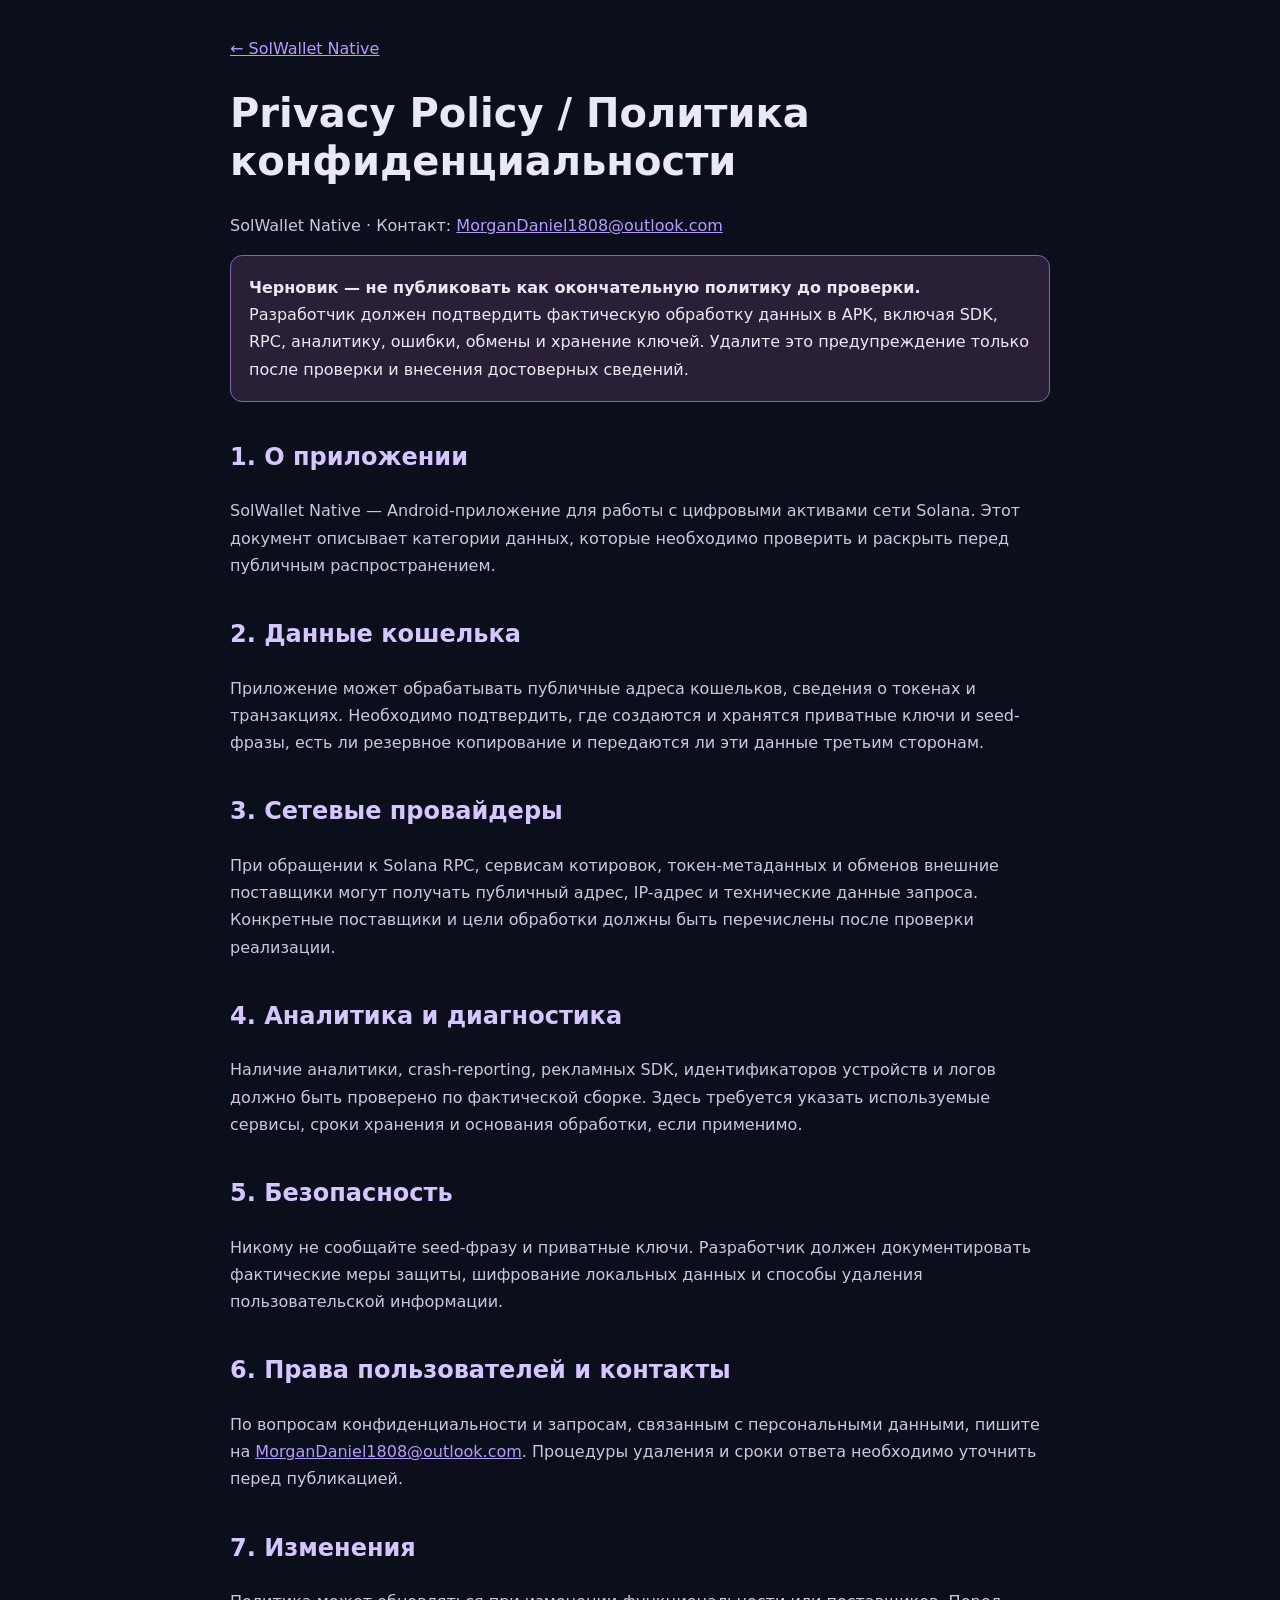
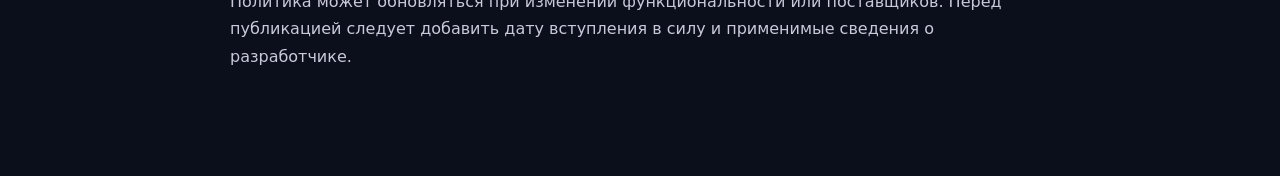
==== privacy.html @ d4a7f211 "Add files via upload" ====
<!doctype html><html lang="ru"><head><meta charset="utf-8"><meta name="viewport" content="width=device-width,initial-scale=1"><title>Privacy Policy — SolWallet Native</title><style>body{background:#0b0e1b;color:#e9e9f5;font:16px/1.7 system-ui,Arial,sans-serif;margin:0}main{max-width:820px;margin:auto;padding:35px 22px 90px}a{color:#b69bff}h1{font-size:40px;line-height:1.2}h2{margin-top:35px;color:#d6c6ff}.notice{background:#292038;border:1px solid #8064ad;padding:18px;border-radius:12px}p,li{color:#c9c9d9}</style></head><body><main><a href="./">← SolWallet Native</a><h1>Privacy Policy / Политика конфиденциальности</h1><p>SolWallet Native · Контакт: <a href="mailto:MorganDaniel1808@outlook.com">MorganDaniel1808@outlook.com</a></p><div class="notice"><strong>Черновик — не публиковать как окончательную политику до проверки.</strong> Разработчик должен подтвердить фактическую обработку данных в APK, включая SDK, RPC, аналитику, ошибки, обмены и хранение ключей. Удалите это предупреждение только после проверки и внесения достоверных сведений.</div><h2>1. О приложении</h2><p>SolWallet Native — Android-приложение для работы с цифровыми активами сети Solana. Этот документ описывает категории данных, которые необходимо проверить и раскрыть перед публичным распространением.</p><h2>2. Данные кошелька</h2><p>Приложение может обрабатывать публичные адреса кошельков, сведения о токенах и транзакциях. Необходимо подтвердить, где создаются и хранятся приватные ключи и seed-фразы, есть ли резервное копирование и передаются ли эти данные третьим сторонам.</p><h2>3. Сетевые провайдеры</h2><p>При обращении к Solana RPC, сервисам котировок, токен-метаданных и обменов внешние поставщики могут получать публичный адрес, IP-адрес и технические данные запроса. Конкретные поставщики и цели обработки должны быть перечислены после проверки реализации.</p><h2>4. Аналитика и диагностика</h2><p>Наличие аналитики, crash-reporting, рекламных SDK, идентификаторов устройств и логов должно быть проверено по фактической сборке. Здесь требуется указать используемые сервисы, сроки хранения и основания обработки, если применимо.</p><h2>5. Безопасность</h2><p>Никому не сообщайте seed-фразу и приватные ключи. Разработчик должен документировать фактические меры защиты, шифрование локальных данных и способы удаления пользовательской информации.</p><h2>6. Права пользователей и контакты</h2><p>По вопросам конфиденциальности и запросам, связанным с персональными данными, пишите на <a href="mailto:MorganDaniel1808@outlook.com">MorganDaniel1808@outlook.com</a>. Процедуры удаления и сроки ответа необходимо уточнить перед публикацией.</p><h2>7. Изменения</h2><p>Политика может обновляться при изменении функциональности или поставщиков. Перед публикацией следует добавить дату вступления в силу и применимые сведения о разработчике.</p></main></body></html>
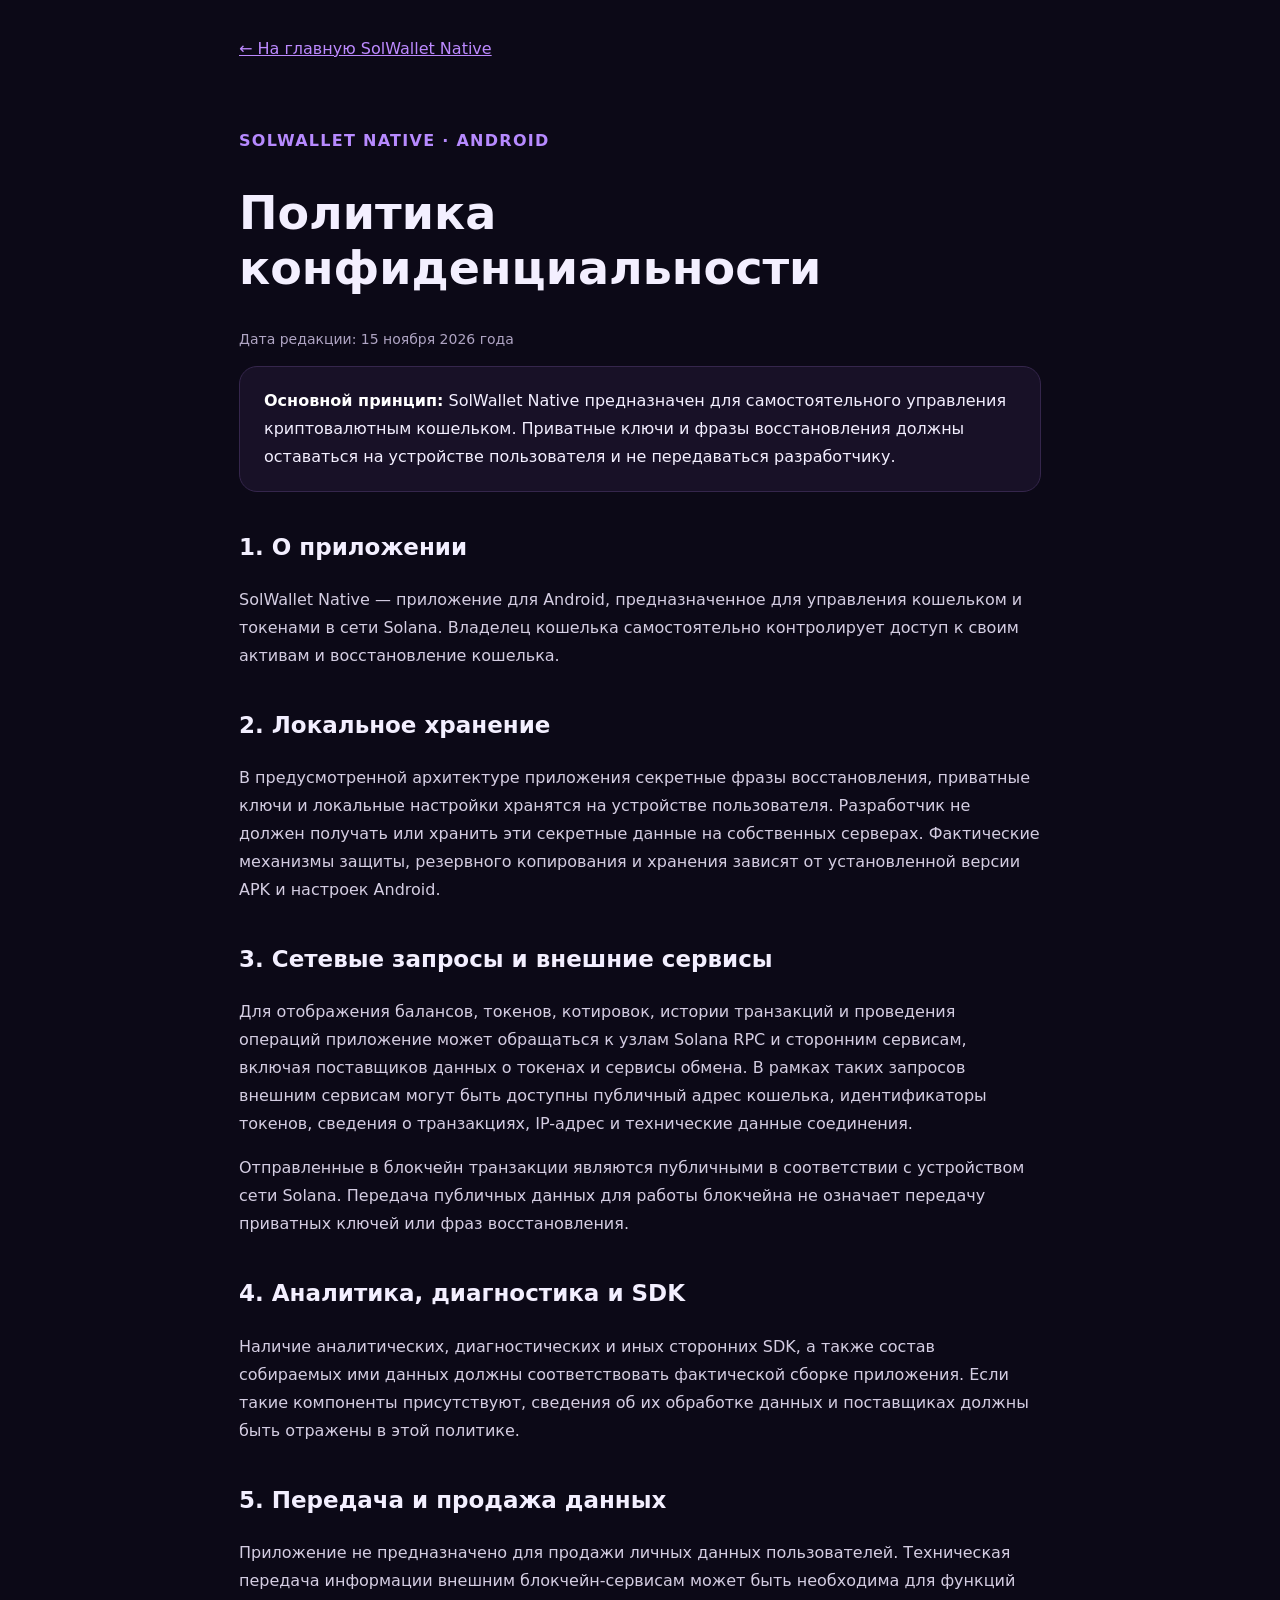
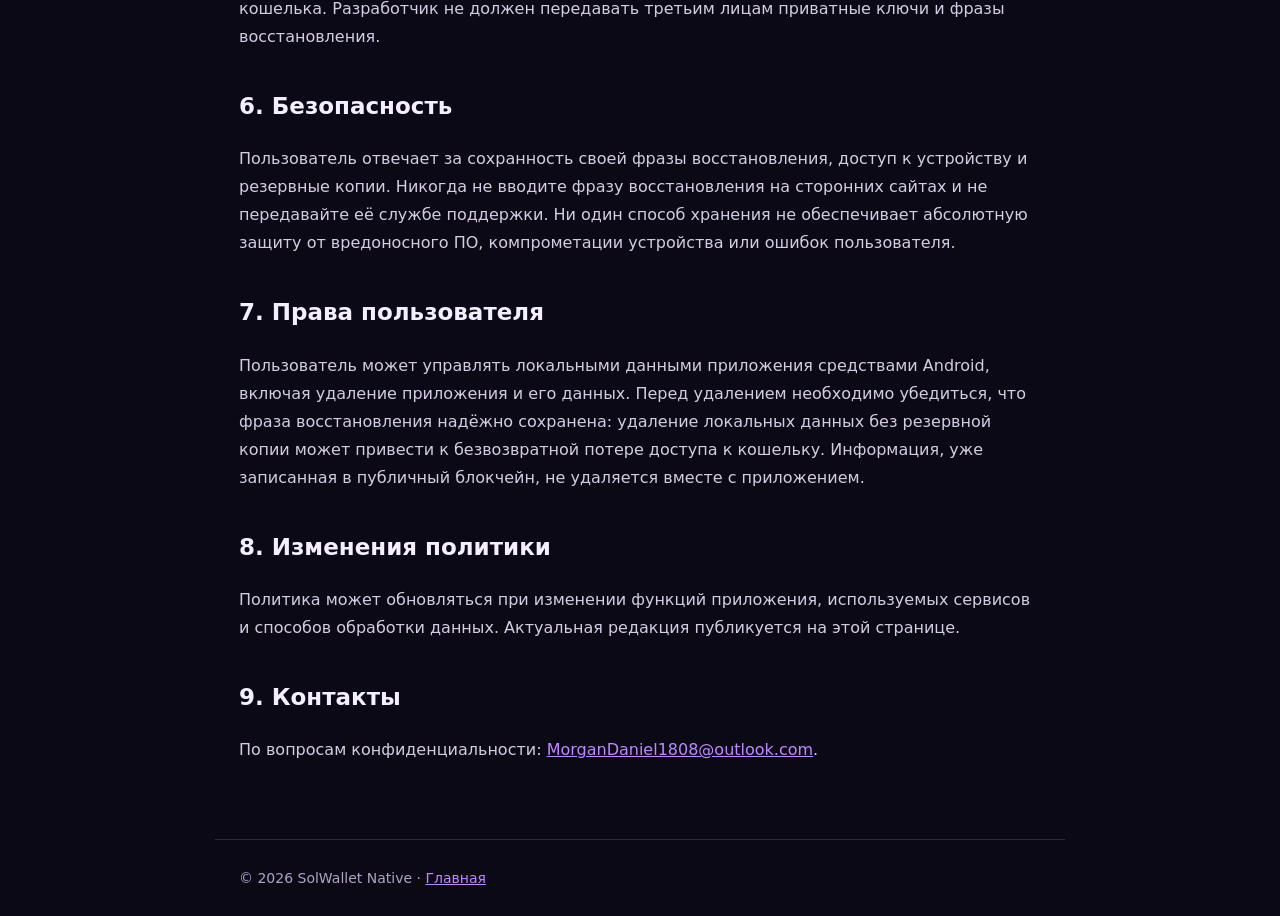
==== commit 77166267: "Add files via upload" ====
--- a/privacy.html
+++ b/privacy.html
@@ -1 +1,39 @@
-<!doctype html><html lang="ru"><head><meta charset="utf-8"><meta name="viewport" content="width=device-width,initial-scale=1"><title>Privacy Policy — SolWallet Native</title><style>body{background:#0b0e1b;color:#e9e9f5;font:16px/1.7 system-ui,Arial,sans-serif;margin:0}main{max-width:820px;margin:auto;padding:35px 22px 90px}a{color:#b69bff}h1{font-size:40px;line-height:1.2}h2{margin-top:35px;color:#d6c6ff}.notice{background:#292038;border:1px solid #8064ad;padding:18px;border-radius:12px}p,li{color:#c9c9d9}</style></head><body><main><a href="./">← SolWallet Native</a><h1>Privacy Policy / Политика конфиденциальности</h1><p>SolWallet Native · Контакт: <a href="mailto:MorganDaniel1808@outlook.com">MorganDaniel1808@outlook.com</a></p><div class="notice"><strong>Черновик — не публиковать как окончательную политику до проверки.</strong> Разработчик должен подтвердить фактическую обработку данных в APK, включая SDK, RPC, аналитику, ошибки, обмены и хранение ключей. Удалите это предупреждение только после проверки и внесения достоверных сведений.</div><h2>1. О приложении</h2><p>SolWallet Native — Android-приложение для работы с цифровыми активами сети Solana. Этот документ описывает категории данных, которые необходимо проверить и раскрыть перед публичным распространением.</p><h2>2. Данные кошелька</h2><p>Приложение может обрабатывать публичные адреса кошельков, сведения о токенах и транзакциях. Необходимо подтвердить, где создаются и хранятся приватные ключи и seed-фразы, есть ли резервное копирование и передаются ли эти данные третьим сторонам.</p><h2>3. Сетевые провайдеры</h2><p>При обращении к Solana RPC, сервисам котировок, токен-метаданных и обменов внешние поставщики могут получать публичный адрес, IP-адрес и технические данные запроса. Конкретные поставщики и цели обработки должны быть перечислены после проверки реализации.</p><h2>4. Аналитика и диагностика</h2><p>Наличие аналитики, crash-reporting, рекламных SDK, идентификаторов устройств и логов должно быть проверено по фактической сборке. Здесь требуется указать используемые сервисы, сроки хранения и основания обработки, если применимо.</p><h2>5. Безопасность</h2><p>Никому не сообщайте seed-фразу и приватные ключи. Разработчик должен документировать фактические меры защиты, шифрование локальных данных и способы удаления пользовательской информации.</p><h2>6. Права пользователей и контакты</h2><p>По вопросам конфиденциальности и запросам, связанным с персональными данными, пишите на <a href="mailto:MorganDaniel1808@outlook.com">MorganDaniel1808@outlook.com</a>. Процедуры удаления и сроки ответа необходимо уточнить перед публикацией.</p><h2>7. Изменения</h2><p>Политика может обновляться при изменении функциональности или поставщиков. Перед публикацией следует добавить дату вступления в силу и применимые сведения о разработчике.</p></main></body></html>
+<!doctype html>
+<html lang="ru">
+<head>
+<meta charset="utf-8"><meta name="viewport" content="width=device-width,initial-scale=1">
+<title>Политика конфиденциальности — SolWallet Native</title>
+<meta name="description" content="Политика конфиденциальности приложения SolWallet Native для Android.">
+<style>
+:root{color-scheme:dark;font-family:Inter,system-ui,-apple-system,Segoe UI,Arial,sans-serif}*{box-sizing:border-box}body{margin:0;background:#0c0917;color:#f3efff;line-height:1.75}header,main,footer{max-width:850px;margin:auto;padding:24px}header{padding-top:35px}a{color:#bd8aff}h1{font-size:clamp(30px,5vw,46px);line-height:1.2}h2{margin-top:35px;font-size:23px}p,li{color:#d4cde2}.eyebrow{color:#b78aff;font-weight:700;letter-spacing:.08em}.panel{background:#181127;border:1px solid #35264c;border-radius:18px;padding:20px 24px}.small{font-size:14px;color:#afa4c3}footer{border-top:1px solid #30263d;margin-top:35px}strong{color:#fff}
+</style>
+</head>
+<body>
+<header><a href="./index.html">← На главную SolWallet Native</a></header>
+<main>
+<p class="eyebrow">SOLWALLET NATIVE · ANDROID</p>
+<h1>Политика конфиденциальности</h1>
+<p class="small">Дата редакции: 15 ноября 2026 года</p>
+<div class="panel"><strong>Основной принцип:</strong> SolWallet Native предназначен для самостоятельного управления криптовалютным кошельком. Приватные ключи и фразы восстановления должны оставаться на устройстве пользователя и не передаваться разработчику.</div>
+<h2>1. О приложении</h2>
+<p>SolWallet Native — приложение для Android, предназначенное для управления кошельком и токенами в сети Solana. Владелец кошелька самостоятельно контролирует доступ к своим активам и восстановление кошелька.</p>
+<h2>2. Локальное хранение</h2>
+<p>В предусмотренной архитектуре приложения секретные фразы восстановления, приватные ключи и локальные настройки хранятся на устройстве пользователя. Разработчик не должен получать или хранить эти секретные данные на собственных серверах. Фактические механизмы защиты, резервного копирования и хранения зависят от установленной версии APK и настроек Android.</p>
+<h2>3. Сетевые запросы и внешние сервисы</h2>
+<p>Для отображения балансов, токенов, котировок, истории транзакций и проведения операций приложение может обращаться к узлам Solana RPC и сторонним сервисам, включая поставщиков данных о токенах и сервисы обмена. В рамках таких запросов внешним сервисам могут быть доступны публичный адрес кошелька, идентификаторы токенов, сведения о транзакциях, IP-адрес и технические данные соединения.</p>
+<p>Отправленные в блокчейн транзакции являются публичными в соответствии с устройством сети Solana. Передача публичных данных для работы блокчейна не означает передачу приватных ключей или фраз восстановления.</p>
+<h2>4. Аналитика, диагностика и SDK</h2>
+<p>Наличие аналитических, диагностических и иных сторонних SDK, а также состав собираемых ими данных должны соответствовать фактической сборке приложения. Если такие компоненты присутствуют, сведения об их обработке данных и поставщиках должны быть отражены в этой политике.</p>
+<h2>5. Передача и продажа данных</h2>
+<p>Приложение не предназначено для продажи личных данных пользователей. Техническая передача информации внешним блокчейн-сервисам может быть необходима для функций кошелька. Разработчик не должен передавать третьим лицам приватные ключи и фразы восстановления.</p>
+<h2>6. Безопасность</h2>
+<p>Пользователь отвечает за сохранность своей фразы восстановления, доступ к устройству и резервные копии. Никогда не вводите фразу восстановления на сторонних сайтах и не передавайте её службе поддержки. Ни один способ хранения не обеспечивает абсолютную защиту от вредоносного ПО, компрометации устройства или ошибок пользователя.</p>
+<h2>7. Права пользователя</h2>
+<p>Пользователь может управлять локальными данными приложения средствами Android, включая удаление приложения и его данных. Перед удалением необходимо убедиться, что фраза восстановления надёжно сохранена: удаление локальных данных без резервной копии может привести к безвозвратной потере доступа к кошельку. Информация, уже записанная в публичный блокчейн, не удаляется вместе с приложением.</p>
+<h2>8. Изменения политики</h2>
+<p>Политика может обновляться при изменении функций приложения, используемых сервисов и способов обработки данных. Актуальная редакция публикуется на этой странице.</p>
+<h2>9. Контакты</h2>
+<p>По вопросам конфиденциальности: <a href="mailto:MorganDaniel1808@outlook.com">MorganDaniel1808@outlook.com</a>.</p>
+</main>
+<footer><span class="small">© 2026 SolWallet Native · <a href="./index.html">Главная</a></span></footer>
+</body></html>
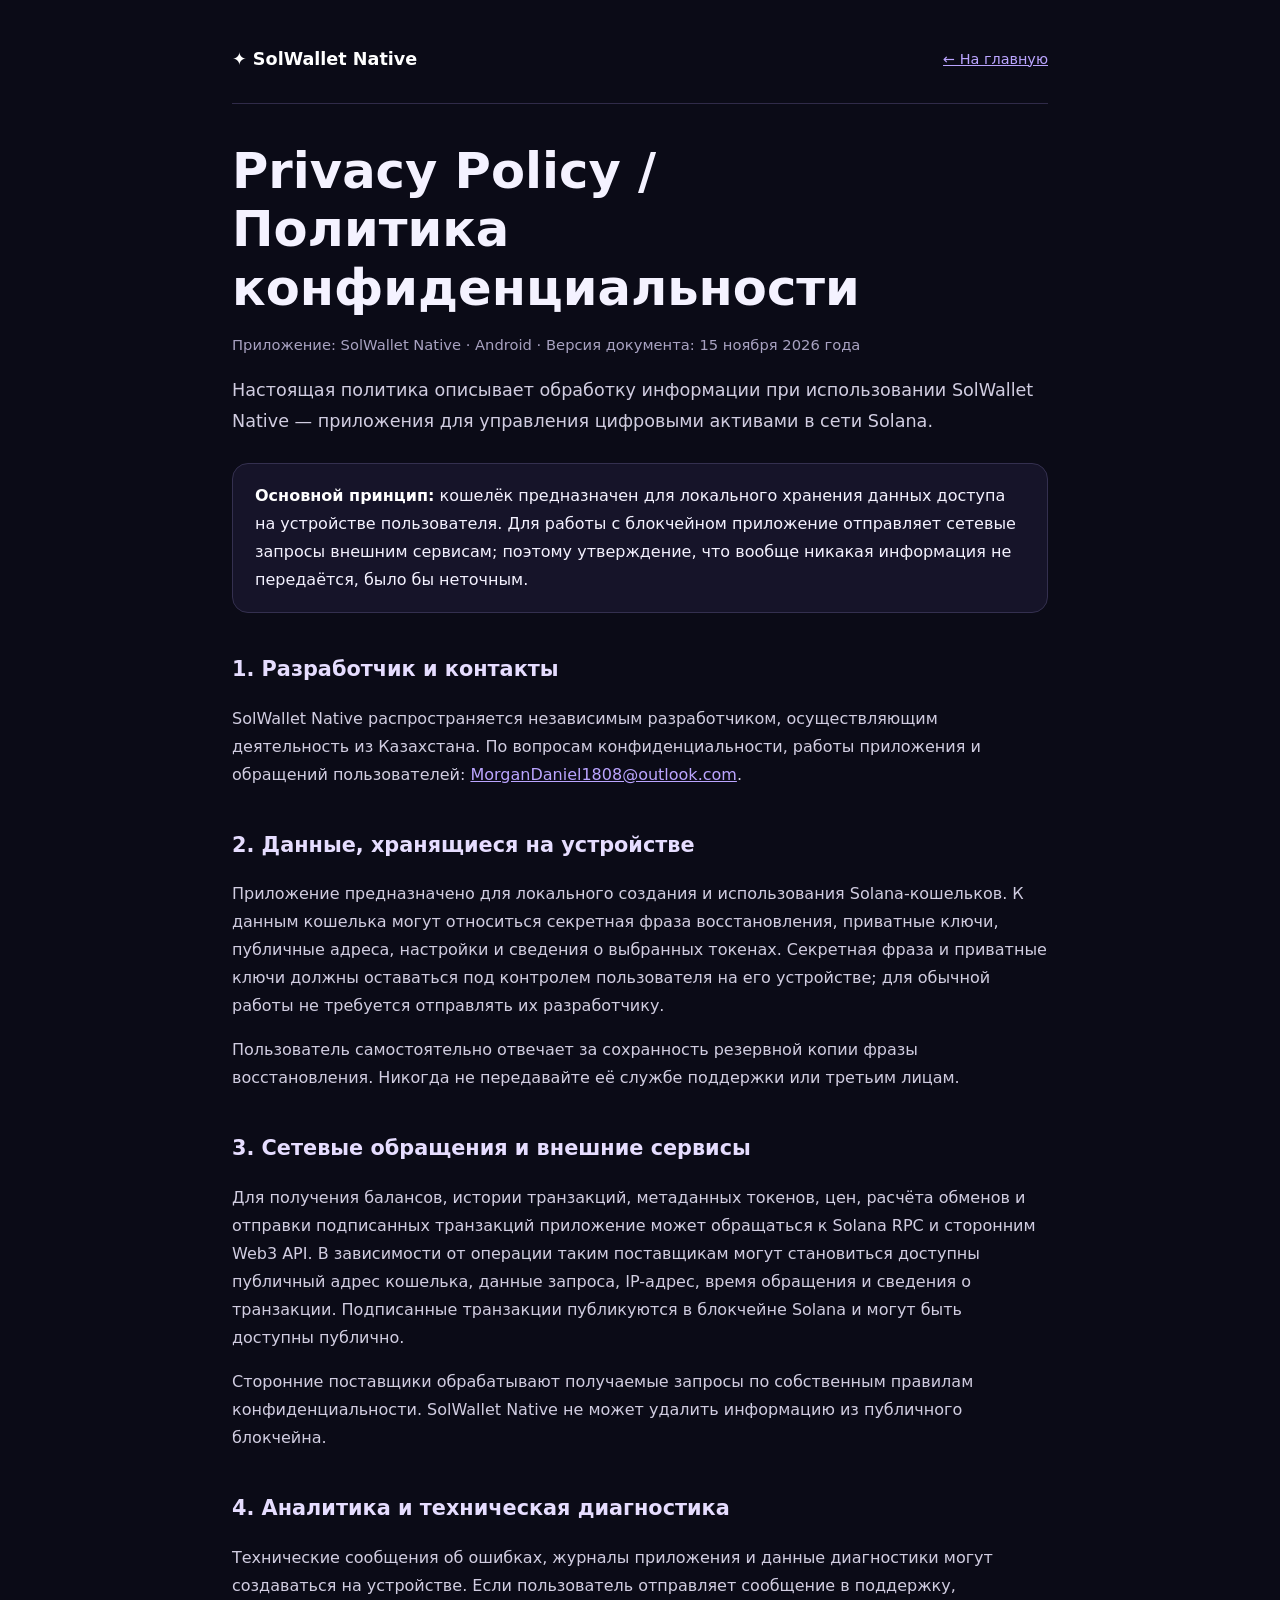
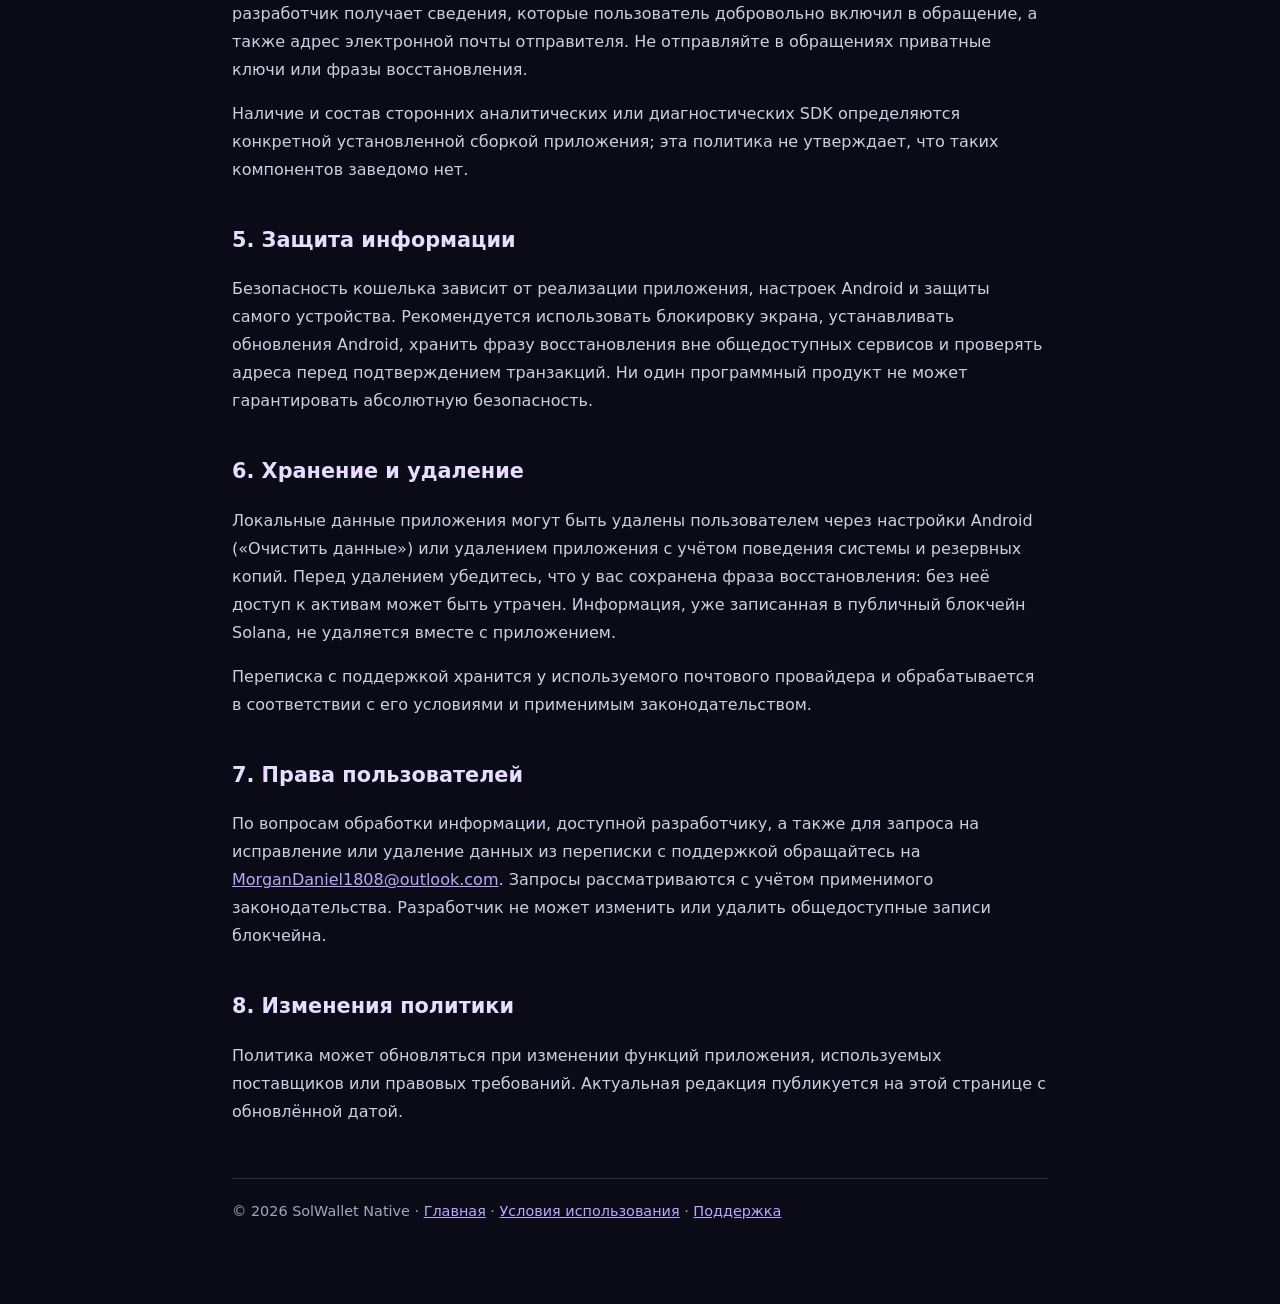
==== commit 5aa4feb8: "Update privacy.html" ====
--- a/privacy.html
+++ b/privacy.html
@@ -1,39 +1,40 @@
 <!doctype html>
 <html lang="ru">
 <head>
-<meta charset="utf-8"><meta name="viewport" content="width=device-width,initial-scale=1">
-<title>Политика конфиденциальности — SolWallet Native</title>
-<meta name="description" content="Политика конфиденциальности приложения SolWallet Native для Android.">
+<meta charset="utf-8">
+<meta name="viewport" content="width=device-width,initial-scale=1">
+<meta name="description" content="Политика конфиденциальности SolWallet Native для Android.">
+<title>Privacy Policy / Политика конфиденциальности — SolWallet Native</title>
 <style>
-:root{color-scheme:dark;font-family:Inter,system-ui,-apple-system,Segoe UI,Arial,sans-serif}*{box-sizing:border-box}body{margin:0;background:#0c0917;color:#f3efff;line-height:1.75}header,main,footer{max-width:850px;margin:auto;padding:24px}header{padding-top:35px}a{color:#bd8aff}h1{font-size:clamp(30px,5vw,46px);line-height:1.2}h2{margin-top:35px;font-size:23px}p,li{color:#d4cde2}.eyebrow{color:#b78aff;font-weight:700;letter-spacing:.08em}.panel{background:#181127;border:1px solid #35264c;border-radius:18px;padding:20px 24px}.small{font-size:14px;color:#afa4c3}footer{border-top:1px solid #30263d;margin-top:35px}strong{color:#fff}
+:root{color-scheme:dark;font-family:Inter,system-ui,-apple-system,Segoe UI,Arial,sans-serif;background:#0b0b17;color:#f4f2ff}*{box-sizing:border-box}body{margin:0;line-height:1.75}a{color:#bba5ff}a:hover{color:#e3d9ff}.wrap{max-width:860px;margin:auto;padding:28px 22px 80px}.nav{display:flex;justify-content:space-between;align-items:center;gap:18px;padding:16px 0 28px;border-bottom:1px solid #302b49}.brand{font-weight:800;font-size:1.1rem;color:white;text-decoration:none}.back{font-size:.9rem}h1{font-size:clamp(2rem,5vw,3.1rem);line-height:1.18;margin:38px 0 12px}h2{font-size:1.3rem;margin-top:38px;color:#e6ddff}p,li{color:#d1cde1}.lead{font-size:1.1rem}.meta{color:#a8a2c1;font-size:.92rem}.panel{background:#161429;border:1px solid #34304f;border-radius:16px;padding:18px 22px;margin:26px 0}strong{color:#fff}footer{border-top:1px solid #302b49;margin-top:52px;padding-top:20px;color:#a8a2c1;font-size:.9rem}ul{padding-left:22px}
 </style>
 </head>
-<body>
-<header><a href="./index.html">← На главную SolWallet Native</a></header>
-<main>
-<p class="eyebrow">SOLWALLET NATIVE · ANDROID</p>
-<h1>Политика конфиденциальности</h1>
-<p class="small">Дата редакции: 15 ноября 2026 года</p>
-<div class="panel"><strong>Основной принцип:</strong> SolWallet Native предназначен для самостоятельного управления криптовалютным кошельком. Приватные ключи и фразы восстановления должны оставаться на устройстве пользователя и не передаваться разработчику.</div>
-<h2>1. О приложении</h2>
-<p>SolWallet Native — приложение для Android, предназначенное для управления кошельком и токенами в сети Solana. Владелец кошелька самостоятельно контролирует доступ к своим активам и восстановление кошелька.</p>
-<h2>2. Локальное хранение</h2>
-<p>В предусмотренной архитектуре приложения секретные фразы восстановления, приватные ключи и локальные настройки хранятся на устройстве пользователя. Разработчик не должен получать или хранить эти секретные данные на собственных серверах. Фактические механизмы защиты, резервного копирования и хранения зависят от установленной версии APK и настроек Android.</p>
-<h2>3. Сетевые запросы и внешние сервисы</h2>
-<p>Для отображения балансов, токенов, котировок, истории транзакций и проведения операций приложение может обращаться к узлам Solana RPC и сторонним сервисам, включая поставщиков данных о токенах и сервисы обмена. В рамках таких запросов внешним сервисам могут быть доступны публичный адрес кошелька, идентификаторы токенов, сведения о транзакциях, IP-адрес и технические данные соединения.</p>
-<p>Отправленные в блокчейн транзакции являются публичными в соответствии с устройством сети Solana. Передача публичных данных для работы блокчейна не означает передачу приватных ключей или фраз восстановления.</p>
-<h2>4. Аналитика, диагностика и SDK</h2>
-<p>Наличие аналитических, диагностических и иных сторонних SDK, а также состав собираемых ими данных должны соответствовать фактической сборке приложения. Если такие компоненты присутствуют, сведения об их обработке данных и поставщиках должны быть отражены в этой политике.</p>
-<h2>5. Передача и продажа данных</h2>
-<p>Приложение не предназначено для продажи личных данных пользователей. Техническая передача информации внешним блокчейн-сервисам может быть необходима для функций кошелька. Разработчик не должен передавать третьим лицам приватные ключи и фразы восстановления.</p>
-<h2>6. Безопасность</h2>
-<p>Пользователь отвечает за сохранность своей фразы восстановления, доступ к устройству и резервные копии. Никогда не вводите фразу восстановления на сторонних сайтах и не передавайте её службе поддержки. Ни один способ хранения не обеспечивает абсолютную защиту от вредоносного ПО, компрометации устройства или ошибок пользователя.</p>
-<h2>7. Права пользователя</h2>
-<p>Пользователь может управлять локальными данными приложения средствами Android, включая удаление приложения и его данных. Перед удалением необходимо убедиться, что фраза восстановления надёжно сохранена: удаление локальных данных без резервной копии может привести к безвозвратной потере доступа к кошельку. Информация, уже записанная в публичный блокчейн, не удаляется вместе с приложением.</p>
+<body><main class="wrap">
+<nav class="nav"><a class="brand" href="./">✦ SolWallet Native</a><a class="back" href="./">← На главную</a></nav>
+<h1>Privacy Policy /<br>Политика конфиденциальности</h1>
+<p class="meta">Приложение: SolWallet Native · Android · Версия документа: 15 ноября 2026 года</p>
+<p class="lead">Настоящая политика описывает обработку информации при использовании SolWallet Native — приложения для управления цифровыми активами в сети Solana.</p>
+<div class="panel"><strong>Основной принцип:</strong> кошелёк предназначен для локального хранения данных доступа на устройстве пользователя. Для работы с блокчейном приложение отправляет сетевые запросы внешним сервисам; поэтому утверждение, что вообще никакая информация не передаётся, было бы неточным.</div>
+<h2>1. Разработчик и контакты</h2>
+<p>SolWallet Native распространяется независимым разработчиком, осуществляющим деятельность из Казахстана. По вопросам конфиденциальности, работы приложения и обращений пользователей: <a href="mailto:MorganDaniel1808@outlook.com">MorganDaniel1808@outlook.com</a>.</p>
+<h2>2. Данные, хранящиеся на устройстве</h2>
+<p>Приложение предназначено для локального создания и использования Solana-кошельков. К данным кошелька могут относиться секретная фраза восстановления, приватные ключи, публичные адреса, настройки и сведения о выбранных токенах. Секретная фраза и приватные ключи должны оставаться под контролем пользователя на его устройстве; для обычной работы не требуется отправлять их разработчику.</p>
+<p>Пользователь самостоятельно отвечает за сохранность резервной копии фразы восстановления. Никогда не передавайте её службе поддержки или третьим лицам.</p>
+<h2>3. Сетевые обращения и внешние сервисы</h2>
+<p>Для получения балансов, истории транзакций, метаданных токенов, цен, расчёта обменов и отправки подписанных транзакций приложение может обращаться к Solana RPC и сторонним Web3 API. В зависимости от операции таким поставщикам могут становиться доступны публичный адрес кошелька, данные запроса, IP-адрес, время обращения и сведения о транзакции. Подписанные транзакции публикуются в блокчейне Solana и могут быть доступны публично.</p>
+<p>Сторонние поставщики обрабатывают получаемые запросы по собственным правилам конфиденциальности. SolWallet Native не может удалить информацию из публичного блокчейна.</p>
+<h2>4. Аналитика и техническая диагностика</h2>
+<p>Технические сообщения об ошибках, журналы приложения и данные диагностики могут создаваться на устройстве. Если пользователь отправляет сообщение в поддержку, разработчик получает сведения, которые пользователь добровольно включил в обращение, а также адрес электронной почты отправителя. Не отправляйте в обращениях приватные ключи или фразы восстановления.</p>
+<p>Наличие и состав сторонних аналитических или диагностических SDK определяются конкретной установленной сборкой приложения; эта политика не утверждает, что таких компонентов заведомо нет.</p>
+<h2>5. Защита информации</h2>
+<p>Безопасность кошелька зависит от реализации приложения, настроек Android и защиты самого устройства. Рекомендуется использовать блокировку экрана, устанавливать обновления Android, хранить фразу восстановления вне общедоступных сервисов и проверять адреса перед подтверждением транзакций. Ни один программный продукт не может гарантировать абсолютную безопасность.</p>
+<h2>6. Хранение и удаление</h2>
+<p>Локальные данные приложения могут быть удалены пользователем через настройки Android («Очистить данные») или удалением приложения с учётом поведения системы и резервных копий. Перед удалением убедитесь, что у вас сохранена фраза восстановления: без неё доступ к активам может быть утрачен. Информация, уже записанная в публичный блокчейн Solana, не удаляется вместе с приложением.</p>
+<p>Переписка с поддержкой хранится у используемого почтового провайдера и обрабатывается в соответствии с его условиями и применимым законодательством.</p>
+<h2>7. Права пользователей</h2>
+<p>По вопросам обработки информации, доступной разработчику, а также для запроса на исправление или удаление данных из переписки с поддержкой обращайтесь на <a href="mailto:MorganDaniel1808@outlook.com">MorganDaniel1808@outlook.com</a>. Запросы рассматриваются с учётом применимого законодательства. Разработчик не может изменить или удалить общедоступные записи блокчейна.</p>
 <h2>8. Изменения политики</h2>
-<p>Политика может обновляться при изменении функций приложения, используемых сервисов и способов обработки данных. Актуальная редакция публикуется на этой странице.</p>
-<h2>9. Контакты</h2>
-<p>По вопросам конфиденциальности: <a href="mailto:MorganDaniel1808@outlook.com">MorganDaniel1808@outlook.com</a>.</p>
-</main>
-<footer><span class="small">© 2026 SolWallet Native · <a href="./index.html">Главная</a></span></footer>
-</body></html>
+<p>Политика может обновляться при изменении функций приложения, используемых поставщиков или правовых требований. Актуальная редакция публикуется на этой странице с обновлённой датой.</p>
+<footer>© 2026 SolWallet Native · <a href="./">Главная</a> · <a href="terms.html">Условия использования</a> · <a href="mailto:MorganDaniel1808@outlook.com">Поддержка</a></footer>
+</main></body></html>
+
